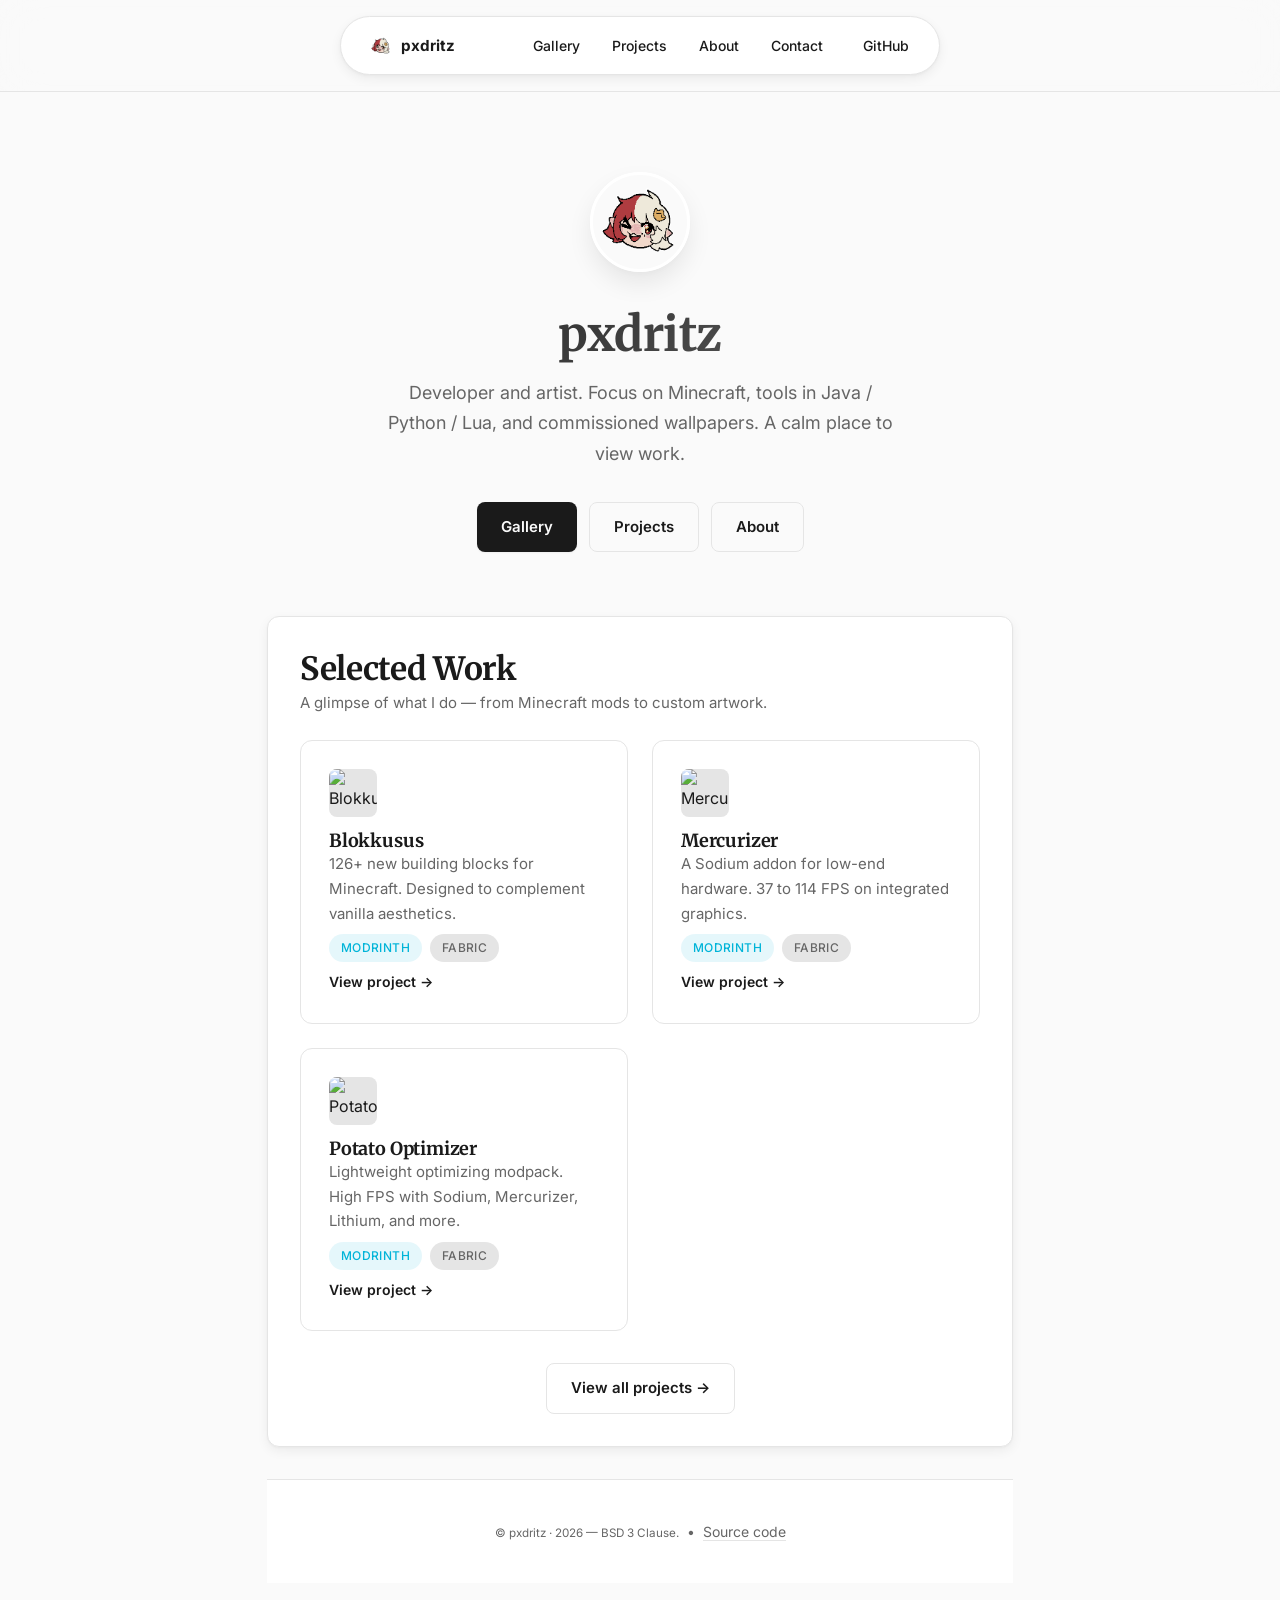
==== index.html @ 80a23ae3 "refactor(index): remove gallery preview section Remove the gallery preview section from the main lan" ====
<!DOCTYPE html>
<html lang="en">
<head>
  <meta charset="utf-8" />
  <meta name="viewport" content="width=device-width,initial-scale=1" />
  <title>pxdritz</title>
  <meta name="description" content="A calm portfolio by pxdritz — development, art, and commissions. A quiet place to explore work." />

  <link rel="preconnect" href="https://fonts.googleapis.com">
  <link rel="preconnect" href="https://fonts.gstatic.com" crossorigin>
  <link href="https://fonts.googleapis.com/css2?family=Inter:wght@300;400;500;600;700&family=Merriweather:wght@300;700&display=swap" rel="stylesheet">

  <link rel="stylesheet" href="style.css">
  <link rel="icon" href="assets/oc-icon.png">
</head>
<body>
  <nav class="site-nav" aria-label="Main navigation">
    <div class="nav-inner">
      <div class="nav-island" role="navigation" aria-label="Navigation widget">
        <a class="nav-brand" href="/" aria-label="Home">
          <img src="assets/oc-icon.png" alt="pxdritz" width="28" height="28">
          <span>pxdritz</span>
        </a>

        <button id="nav-menu-btn" class="nav-menu-btn" aria-label="Toggle menu" aria-expanded="false">☰</button>

        <div id="nav-links" class="nav-links">
          <a href="gallery.html" class="nav-link">Gallery</a>
          <a href="projects.html" class="nav-link">Projects</a>
          <a href="about.html" class="nav-link">About</a>
          <a href="contact.html" class="nav-link">Contact</a>
          <a href="https://github.com/pxdritz" target="_blank" rel="noopener" class="nav-link nav-ghost">GitHub</a>
        </div>
      </div>
    </div>
  </nav>

  <header class="site-hero">
    <div class="hero-inner">
      <img class="avatar" src="assets/oc-icon.png" alt="pxdritz avatar">
      <div class="hero-text">
        <h1>pxdritz</h1>
        <p class="lead">Developer and artist. Focus on Minecraft, tools in Java / Python / Lua, and commissioned wallpapers. A calm place to view work.</p>
        <nav class="hero-cta">
          <a href="gallery.html" class="btn">Gallery</a>
          <a href="projects.html" class="btn btn-ghost">Projects</a>
          <a href="about.html" class="btn btn-ghost">About</a>
        </nav>
      </div>
    </div>
  </header>

  <main class="container">
    <section id="work" class="card animate-in">
      <h2>Selected Work</h2>
      <p class="muted">A glimpse of what I do — from Minecraft mods to custom artwork.</p>
      <div class="projects">
        <article class="project">
          <img class="project-icon" src="https://cdn.modrinth.com/data/zLOxi2dV/8156284569e35a77d98e6a0730579df2ca175868_96.webp" alt="Blokkusus" loading="lazy">
          <div>
            <h3>Blokkusus</h3>
            <p>126+ new building blocks for Minecraft. Designed to complement vanilla aesthetics.</p>
            <div class="project-meta">
              <span class="tag modrinth">Modrinth</span>
              <span class="tag">Fabric</span>
            </div>
            <a href="https://modrinth.com/project/blokkusus" target="_blank" rel="noopener" class="link">View project →</a>
          </div>
        </article>

        <article class="project">
          <img class="project-icon" src="https://cdn.modrinth.com/data/mUSAnHRV/e5a283057d3b1573f722cad5fb34f15f42134d96_96.webp" alt="Mercurizer" loading="lazy">
          <div>
            <h3>Mercurizer</h3>
            <p>A Sodium addon for low-end hardware. 37 to 114 FPS on integrated graphics.</p>
            <div class="project-meta">
              <span class="tag modrinth">Modrinth</span>
              <span class="tag">Fabric</span>
            </div>
            <a href="https://modrinth.com/project/mercurizer" target="_blank" rel="noopener" class="link">View project →</a>
          </div>
        </article>

        <article class="project">
          <img class="project-icon" src="https://cdn.modrinth.com/data/sSJDIG90/ddd4d49b3a52c8bad5851b72a4504c295f4da8de_96.webp" alt="Potato Optimizer" loading="lazy">
          <div>
            <h3>Potato Optimizer</h3>
            <p>Lightweight optimizing modpack. High FPS with Sodium, Mercurizer, Lithium, and more.</p>
            <div class="project-meta">
              <span class="tag modrinth">Modrinth</span>
              <span class="tag">Fabric</span>
            </div>
            <a href="https://modrinth.com/modpack/potatooptimizer" target="_blank" rel="noopener" class="link">View project →</a>
          </div>
        </article>
      </div>
      <div style="margin-top: 2rem; text-align: center;">
        <a href="projects.html" class="btn btn-ghost">View all projects →</a>
      </div>
    </section>

  <!-- Lightbox -->
  <div id="lightbox" class="lightbox" aria-hidden="true">
    <button id="lightbox-close" class="lightbox-close" aria-label="Close">✕</button>
    <img id="lightbox-img" class="lightbox-img" src="" alt="Enlarged image">
  </div>

  <script src="main.js"></script>

  <footer class="site-footer" role="contentinfo">
    <div>
      <small>© pxdritz · 2026 — BSD 3 Clause.</small>
      <span aria-hidden="true"> &nbsp;•&nbsp; </span>
      <a href="https://github.com/pxdritz/pxdritz.github.io" target="_blank" rel="noopener">Source code</a>
    </div>
  </footer>
</body>
</html>
---- style.css ----
:root {
  --text: #1a1a1a;
  --text-secondary: #666;
  --bg: #fafafa;
  --bg-elevated: #ffffff;
  --border: #e5e5e5;
  --accent: #3b82f6;
  --accent-hover: #2563eb;
  --radius: 12px;
  --radius-sm: 8px;
  --shadow: 0 1px 3px rgba(0,0,0,0.04), 0 4px 12px rgba(0,0,0,0.06);
  --shadow-lg: 0 4px 6px rgba(0,0,0,0.02), 0 12px 24px rgba(0,0,0,0.08);
  --transition: 0.2s cubic-bezier(0.4, 0, 0.2, 1);
}

@media (prefers-color-scheme: dark) {
  :root {
    --text: #f0f0f0;
    --text-secondary: #a0a0a0;
    --bg: #0a0a0a;
    --bg-elevated: #141414;
    --border: #2a2a2a;
    --accent: #60a5fa;
    --accent-hover: #3b82f6;
    --shadow: 0 1px 3px rgba(0,0,0,0.2), 0 4px 12px rgba(0,0,0,0.3);
    --shadow-lg: 0 4px 6px rgba(0,0,0,0.2), 0 12px 24px rgba(0,0,0,0.4);
  }
}

* {
  margin: 0;
  padding: 0;
  box-sizing: border-box;
}

html {
  scroll-behavior: smooth;
  -webkit-font-smoothing: antialiased;
  -moz-osx-font-smoothing: grayscale;
}

body {
  font-family: 'Inter', -apple-system, BlinkMacSystemFont, 'Segoe UI', sans-serif;
  background-color: var(--bg);
  color: var(--text);
  line-height: 1.65;
  transition: background-color 0.3s ease, color 0.3s ease;
  min-height: 100vh;
  display: flex;
  flex-direction: column;
}

/* Scrollbar */
::-webkit-scrollbar {
  width: 8px;
}
::-webkit-scrollbar-track {
  background: transparent;
}
::-webkit-scrollbar-thumb {
  background: var(--border);
  border-radius: 4px;
}
::-webkit-scrollbar-thumb:hover {
  background: var(--text-secondary);
}

/* Typography */
h1, h2, h3, h4 {
  font-family: 'Merriweather', Georgia, serif;
  font-weight: 700;
  line-height: 1.3;
  letter-spacing: -0.01em;
}

h1 { font-size: clamp(2rem, 5vw, 3rem); }
h2 { font-size: clamp(1.5rem, 3vw, 2rem); }
h3 { font-size: 1.25rem; }

p {
  margin-bottom: 1rem;
  color: var(--text-secondary);
}

a {
  color: var(--text);
  text-decoration: none;
  transition: color var(--transition);
}

a:hover {
  color: var(--accent);
}

/* Navigation */
.site-nav {
  position: sticky;
  top: 0;
  z-index: 1000;
  background: rgba(250, 250, 250, 0.7);
  backdrop-filter: blur(20px) saturate(180%);
  -webkit-backdrop-filter: blur(20px) saturate(180%);
  border-bottom: 1px solid var(--border);
  padding: 1rem 0;
  transition: background-color 0.3s ease, border-color 0.3s ease;
}

@media (prefers-color-scheme: dark) {
  .site-nav {
    background: rgba(10, 10, 10, 0.7);
  }
}

.nav-inner {
  display: flex;
  justify-content: center;
  width: 100%;
}

.nav-island {
  display: flex;
  align-items: center;
  gap: 0.25rem;
  background: var(--bg-elevated);
  border: 1px solid var(--border);
  border-radius: 50px;
  padding: 0.5rem 1rem;
  max-width: 600px;
  width: 100%;
  box-shadow: var(--shadow);
  transition: box-shadow var(--transition), border-color var(--transition);
}

.nav-brand {
  display: flex;
  align-items: center;
  gap: 0.5rem;
  font-weight: 700;
  font-size: 0.95rem;
  color: var(--text);
  padding: 0.5rem 0.75rem;
  border-radius: 50px;
  transition: background-color var(--transition);
}

.nav-brand:hover {
  background: var(--border);
  color: var(--text);
}

.nav-brand img {
  width: 24px;
  height: 24px;
  border-radius: 6px;
}

.nav-links {
  display: flex;
  align-items: center;
  gap: 0.25rem;
  margin-left: auto;
}

.nav-link {
  font-size: 0.875rem;
  font-weight: 500;
  padding: 0.5rem 0.875rem;
  border-radius: 50px;
  transition: background-color var(--transition), color var(--transition);
  position: relative;
}

.nav-link:hover {
  background: var(--border);
  color: var(--text);
}

.nav-link.active {
  background: var(--text);
  color: var(--bg);
}

.nav-ghost {
  margin-left: 0.5rem;
}

.nav-menu-btn {
  display: none;
  background: none;
  border: none;
  color: var(--text);
  font-size: 1.5rem;
  cursor: pointer;
  padding: 0.25rem;
  line-height: 1;
}

/* Hero */
.site-hero {
  padding: 5rem 1rem 4rem;
  text-align: center;
  position: relative;
  overflow: hidden;
}

.hero-inner {
  max-width: 680px;
  margin: 0 auto;
  position: relative;
  z-index: 1;
}

.avatar {
  width: 100px;
  height: 100px;
  border-radius: 50%;
  margin-bottom: 1.5rem;
  border: 3px solid var(--bg-elevated);
  box-shadow: var(--shadow-lg);
  transition: transform var(--transition), box-shadow var(--transition);
}

.avatar:hover {
  transform: scale(1.05);
  box-shadow: 0 8px 24px rgba(0,0,0,0.12);
}

.hero-text h1 {
  font-size: clamp(2rem, 5vw, 3rem);
  margin-bottom: 0.75rem;
  background: linear-gradient(135deg, var(--text), var(--text-secondary));
  -webkit-background-clip: text;
  -webkit-text-fill-color: transparent;
  background-clip: text;
}

.lead {
  font-size: 1.125rem;
  color: var(--text-secondary);
  margin-bottom: 2rem;
  line-height: 1.7;
  max-width: 520px;
  margin-left: auto;
  margin-right: auto;
}

.hero-cta {
  display: flex;
  gap: 0.75rem;
  justify-content: center;
  flex-wrap: wrap;
}

/* Buttons */
.btn {
  display: inline-flex;
  align-items: center;
  justify-content: center;
  gap: 0.5rem;
  padding: 0.75rem 1.5rem;
  background: var(--text);
  color: var(--bg);
  border: none;
  border-radius: var(--radius-sm);
  cursor: pointer;
  font-weight: 600;
  font-size: 0.9375rem;
  transition: all var(--transition);
  box-shadow: 0 1px 2px rgba(0,0,0,0.05);
}

.btn:hover {
  transform: translateY(-1px);
  box-shadow: var(--shadow-lg);
  color: var(--bg);
}

.btn-ghost {
  background: transparent;
  color: var(--text);
  border: 1px solid var(--border);
  box-shadow: none;
}

.btn-ghost:hover {
  background: var(--bg-elevated);
  border-color: var(--text);
  box-shadow: var(--shadow);
}

/* Container */
.container {
  max-width: 960px;
  margin: 0 auto;
  padding: 0 1.5rem 3rem;
  flex: 1;
}

/* Cards */
.card {
  background: var(--bg-elevated);
  border: 1px solid var(--border);
  border-radius: var(--radius);
  padding: 2rem;
  margin-bottom: 2rem;
  box-shadow: var(--shadow);
  transition: box-shadow var(--transition), border-color var(--transition);
}

.card:hover {
  box-shadow: var(--shadow-lg);
}

.card-header {
  display: flex;
  align-items: center;
  justify-content: space-between;
  margin-bottom: 1.5rem;
}

.card h2 {
  margin-bottom: 0;
}

/* Gallery */
.gallery {
  display: grid;
  grid-template-columns: repeat(auto-fill, minmax(220px, 1fr));
  gap: 1.5rem;
  margin-top: 1.5rem;
}

.frame {
  position: relative;
  aspect-ratio: 9/16;
  border: none;
  border-radius: var(--radius-sm);
  overflow: hidden;
  cursor: pointer;
  background: var(--border);
  transition: transform var(--transition), box-shadow var(--transition);
  padding: 0;
  width: 100%;
}

.frame:hover {
  transform: translateY(-4px) scale(1.01);
  box-shadow: var(--shadow-lg);
}

.frame img {
  width: 100%;
  height: 100%;
  object-fit: cover;
  display: block;
  transition: transform 0.4s ease;
}

.frame:hover img {
  transform: scale(1.05);
}

.caption {
  position: absolute;
  bottom: 0;
  left: 0;
  right: 0;
  background: linear-gradient(to top, rgba(0,0,0,0.75), transparent);
  color: white;
  padding: 2rem 1rem 1rem;
  font-size: 0.875rem;
  font-weight: 600;
  opacity: 0;
  transform: translateY(0.5rem);
  transition: opacity var(--transition), transform var(--transition);
}

.frame:hover .caption {
  opacity: 1;
  transform: translateY(0);
}

/* Lightbox */
.lightbox {
  position: fixed;
  inset: 0;
  background: rgba(0, 0, 0, 0);
  display: flex;
  align-items: center;
  justify-content: center;
  z-index: 2000;
  opacity: 0;
  pointer-events: none;
  transition: opacity 0.3s ease, background 0.3s ease;
  backdrop-filter: blur(0px);
}

.lightbox.open {
  background: rgba(0, 0, 0, 0.92);
  opacity: 1;
  pointer-events: auto;
  backdrop-filter: blur(8px);
}

.lightbox-img {
  max-width: 90vw;
  max-height: 85vh;
  object-fit: contain;
  border-radius: var(--radius-sm);
  transform: scale(0.95);
  transition: transform 0.3s ease;
}

.lightbox.open .lightbox-img {
  transform: scale(1);
}

.lightbox-close {
  position: absolute;
  top: 1.5rem;
  right: 1.5rem;
  background: rgba(255,255,255,0.1);
  border: 1px solid rgba(255,255,255,0.2);
  color: white;
  font-size: 1.5rem;
  cursor: pointer;
  width: 44px;
  height: 44px;
  border-radius: 50%;
  display: flex;
  align-items: center;
  justify-content: center;
  opacity: 0.8;
  transition: all var(--transition);
  backdrop-filter: blur(4px);
}

.lightbox-close:hover {
  opacity: 1;
  background: rgba(255,255,255,0.2);
  transform: rotate(90deg);
}

/* Projects */
.projects {
  display: grid;
  grid-template-columns: repeat(auto-fit, minmax(300px, 1fr));
  gap: 1.5rem;
  margin-top: 1.5rem;
}

.project {
  padding: 1.75rem;
  border: 1px solid var(--border);
  border-radius: var(--radius);
  background: var(--bg-elevated);
  transition: all var(--transition);
  display: flex;
  flex-direction: column;
  gap: 0.75rem;
}

.project:hover {
  transform: translateY(-2px);
  box-shadow: var(--shadow-lg);
  border-color: var(--text-secondary);
}

.project-icon {
  width: 48px;
  height: 48px;
  border-radius: var(--radius-sm);
  object-fit: cover;
  background: var(--border);
}

.project h3 {
  font-size: 1.125rem;
  margin-bottom: 0;
  display: flex;
  align-items: center;
  gap: 0.75rem;
}

.project p {
  font-size: 0.9375rem;
  margin-bottom: 0;
  flex: 1;
  display: -webkit-box;
  -webkit-line-clamp: 3;
  -webkit-box-orient: vertical;
  overflow: hidden;
}

.project-meta {
  display: flex;
  flex-wrap: wrap;
  gap: 0.5rem;
  margin-top: 0.5rem;
}

.tag {
  display: inline-flex;
  align-items: center;
  padding: 0.25rem 0.75rem;
  background: var(--border);
  border-radius: 50px;
  font-size: 0.75rem;
  font-weight: 500;
  color: var(--text-secondary);
  text-transform: uppercase;
  letter-spacing: 0.03em;
}

.tag.modrinth {
  background: rgba(0, 180, 216, 0.1);
  color: #00b4d8;
}

@media (prefers-color-scheme: dark) {
  .tag.modrinth {
    background: rgba(0, 180, 216, 0.15);
    color: #00d4ff;
  }
}

.link {
  display: inline-flex;
  align-items: center;
  gap: 0.25rem;
  font-weight: 600;
  font-size: 0.875rem;
  border-bottom: 1px solid transparent;
  transition: border-color var(--transition);
  align-self: flex-start;
  margin-top: 0.5rem;
}

.link:hover {
  border-bottom-color: var(--accent);
  color: var(--accent);
}

/* About */
.about-grid {
  display: grid;
  grid-template-columns: 160px 1fr;
  gap: 2.5rem;
  align-items: start;
}

.about-avatar img {
  width: 160px;
  height: 160px;
  border-radius: var(--radius);
  border: 1px solid var(--border);
  box-shadow: var(--shadow);
  transition: transform var(--transition);
}

.about-avatar img:hover {
  transform: scale(1.02);
}

.about-body p {
  margin-bottom: 1.25rem;
  line-height: 1.75;
}

.skills {
  display: flex;
  flex-wrap: wrap;
  gap: 0.75rem;
  margin-top: 1.5rem;
}

.skill-tag {
  padding: 0.625rem 1rem;
  background: var(--bg-elevated);
  border: 1px solid var(--border);
  border-radius: var(--radius-sm);
  font-size: 0.875rem;
  font-weight: 500;
  transition: all var(--transition);
  box-shadow: var(--shadow);
}

.skill-tag:hover {
  border-color: var(--accent);
  transform: translateY(-1px);
  box-shadow: var(--shadow-lg);
}

/* Contact */
.contact-grid {
  display: grid;
  grid-template-columns: repeat(auto-fit, minmax(250px, 1fr));
  gap: 1.5rem;
  margin-top: 1.5rem;
}

.contact-card {
  padding: 1.5rem;
  border: 1px solid var(--border);
  border-radius: var(--radius);
  background: var(--bg-elevated);
  transition: all var(--transition);
  display: flex;
  align-items: center;
  gap: 1rem;
}

.contact-card:hover {
  transform: translateY(-2px);
  box-shadow: var(--shadow-lg);
  border-color: var(--text-secondary);
}

.contact-icon {
  width: 40px;
  height: 40px;
  border-radius: 50%;
  background: var(--border);
  display: flex;
  align-items: center;
  justify-content: center;
  font-size: 1.25rem;
  flex-shrink: 0;
}

.contact-info strong {
  display: block;
  font-size: 0.875rem;
  margin-bottom: 0.25rem;
}

.contact-info a, .contact-info span {
  font-size: 0.9375rem;
  color: var(--text-secondary);
}

/* Footer */
.site-footer {
  text-align: center;
  padding: 2.5rem 1rem;
  color: var(--text-secondary);
  font-size: 0.875rem;
  border-top: 1px solid var(--border);
  margin-top: auto;
  background: var(--bg-elevated);
}

.site-footer a {
  color: var(--text-secondary);
  border-bottom: 1px solid var(--border);
  transition: all var(--transition);
}

.site-footer a:hover {
  color: var(--accent);
  border-bottom-color: var(--accent);
}

/* Loading skeleton */
.skeleton {
  background: linear-gradient(90deg, var(--border) 25%, transparent 50%, var(--border) 75%);
  background-size: 200% 100%;
  animation: shimmer 1.5s infinite;
  border-radius: var(--radius-sm);
}

@keyframes shimmer {
  0% { background-position: 200% 0; }
  100% { background-position: -200% 0; }
}

/* Utility */
.muted {
  color: var(--text-secondary);
  font-size: 0.9375rem;
}

.text-center {
  text-align: center;
}

.mb-0 { margin-bottom: 0; }

/* Mobile menu */
@media (max-width: 768px) {
  .nav-links {
    display: none;
    position: absolute;
    top: 100%;
    left: 0;
    right: 0;
    background: var(--bg-elevated);
    border-bottom: 1px solid var(--border);
    padding: 1rem;
    flex-direction: column;
    gap: 0.5rem;
    border-radius: 0 0 var(--radius) var(--radius);
    box-shadow: var(--shadow-lg);
  }

  .nav-links.open {
    display: flex;
  }

  .nav-link {
    width: 100%;
    text-align: center;
    padding: 0.75rem;
  }

  .nav-menu-btn {
    display: block;
  }

  .nav-ghost {
    margin-left: 0;
  }

  .about-grid {
    grid-template-columns: 1fr;
    text-align: center;
  }

  .about-avatar {
    display: flex;
    justify-content: center;
  }

  .skills {
    justify-content: center;
  }

  .gallery {
    grid-template-columns: repeat(auto-fill, minmax(160px, 1fr));
    gap: 1rem;
  }

  .projects {
    grid-template-columns: 1fr;
  }

  .site-hero {
    padding: 3rem 1rem 2.5rem;
  }

  .container {
    padding: 0 1rem 2rem;
  }

  .card {
    padding: 1.5rem;
  }
}

/* Animations */
@keyframes fadeIn {
  from { opacity: 0; transform: translateY(10px); }
  to { opacity: 1; transform: translateY(0); }
}

.animate-in {
  animation: fadeIn 0.5s ease forwards;
}

/* Modrinth specific */
.modrinth-card {
  position: relative;
  overflow: hidden;
}

.modrinth-card::before {
  content: '';
  position: absolute;
  top: 0;
  left: 0;
  right: 0;
  height: 4px;
  background: linear-gradient(90deg, #00b4d8, #0077b6);
  opacity: 0;
  transition: opacity var(--transition);
}

.modrinth-card:hover::before {
  opacity: 1;
}

/* Section spacing */
section {
  scroll-margin-top: 5rem;
}

/* Focus states for accessibility */
a:focus-visible,
button:focus-visible {
  outline: 2px solid var(--accent);
  outline-offset: 2px;
}

/* Print styles */
@media print {
  .site-nav,
  .site-footer,
  .lightbox,
  .nav-menu-btn {
    display: none;
  }

  body {
    background: white;
    color: black;
  }

  .card {
    box-shadow: none;
    border: 1px solid #ddd;
    break-inside: avoid;
  }
}
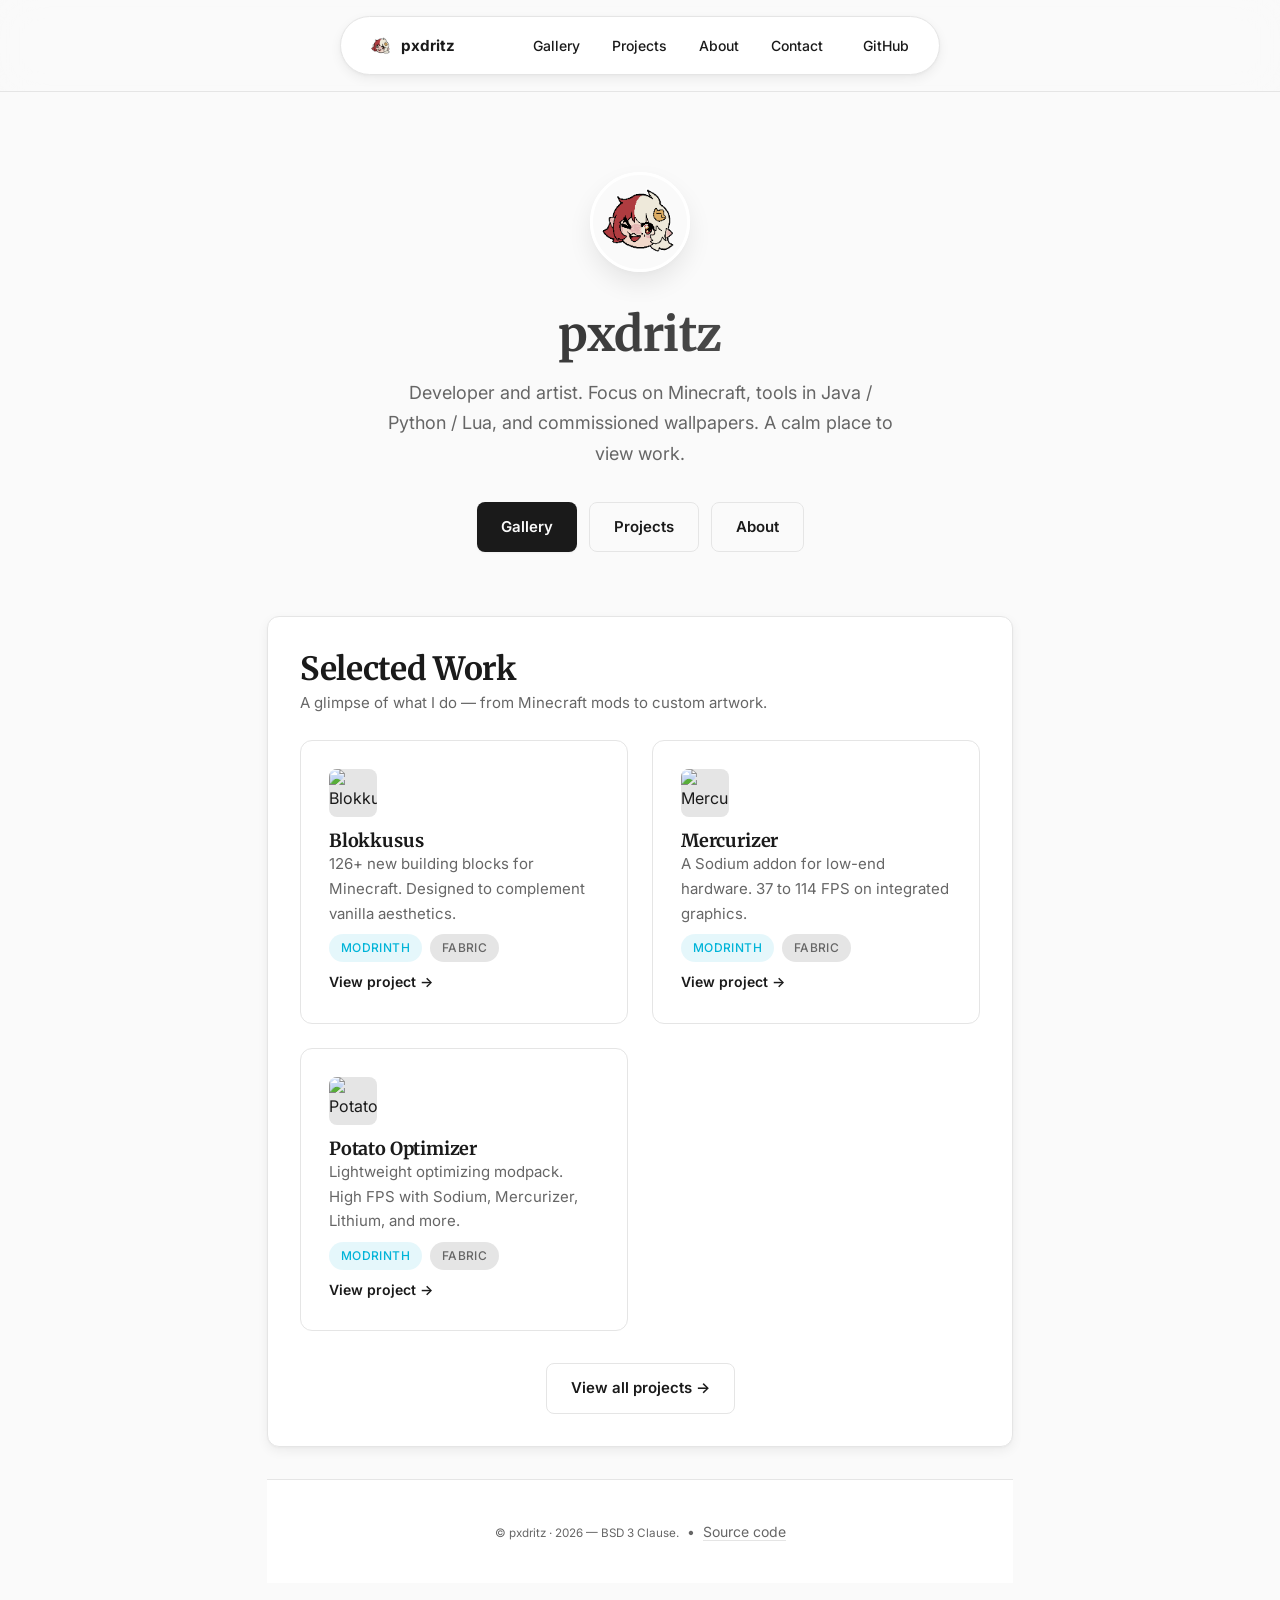
==== commit 5c779fed: "chore(index): cleanup temporary assets and update metadata Remove temporary wallpaper files from the" ====
--- a/index.html
+++ b/index.html
@@ -4,7 +4,7 @@
   <meta charset="utf-8" />
   <meta name="viewport" content="width=device-width,initial-scale=1" />
   <title>pxdritz</title>
-  <meta name="description" content="A calm portfolio by pxdritz — development, art, and commissions. A quiet place to explore work." />
+  <meta name="description" content="Developer and artist. Focus on Minecraft, tools in Java / Python / Lua, and commissioned wallpapers. A calm place to view work." />
 
   <link rel="preconnect" href="https://fonts.googleapis.com">
   <link rel="preconnect" href="https://fonts.gstatic.com" crossorigin>
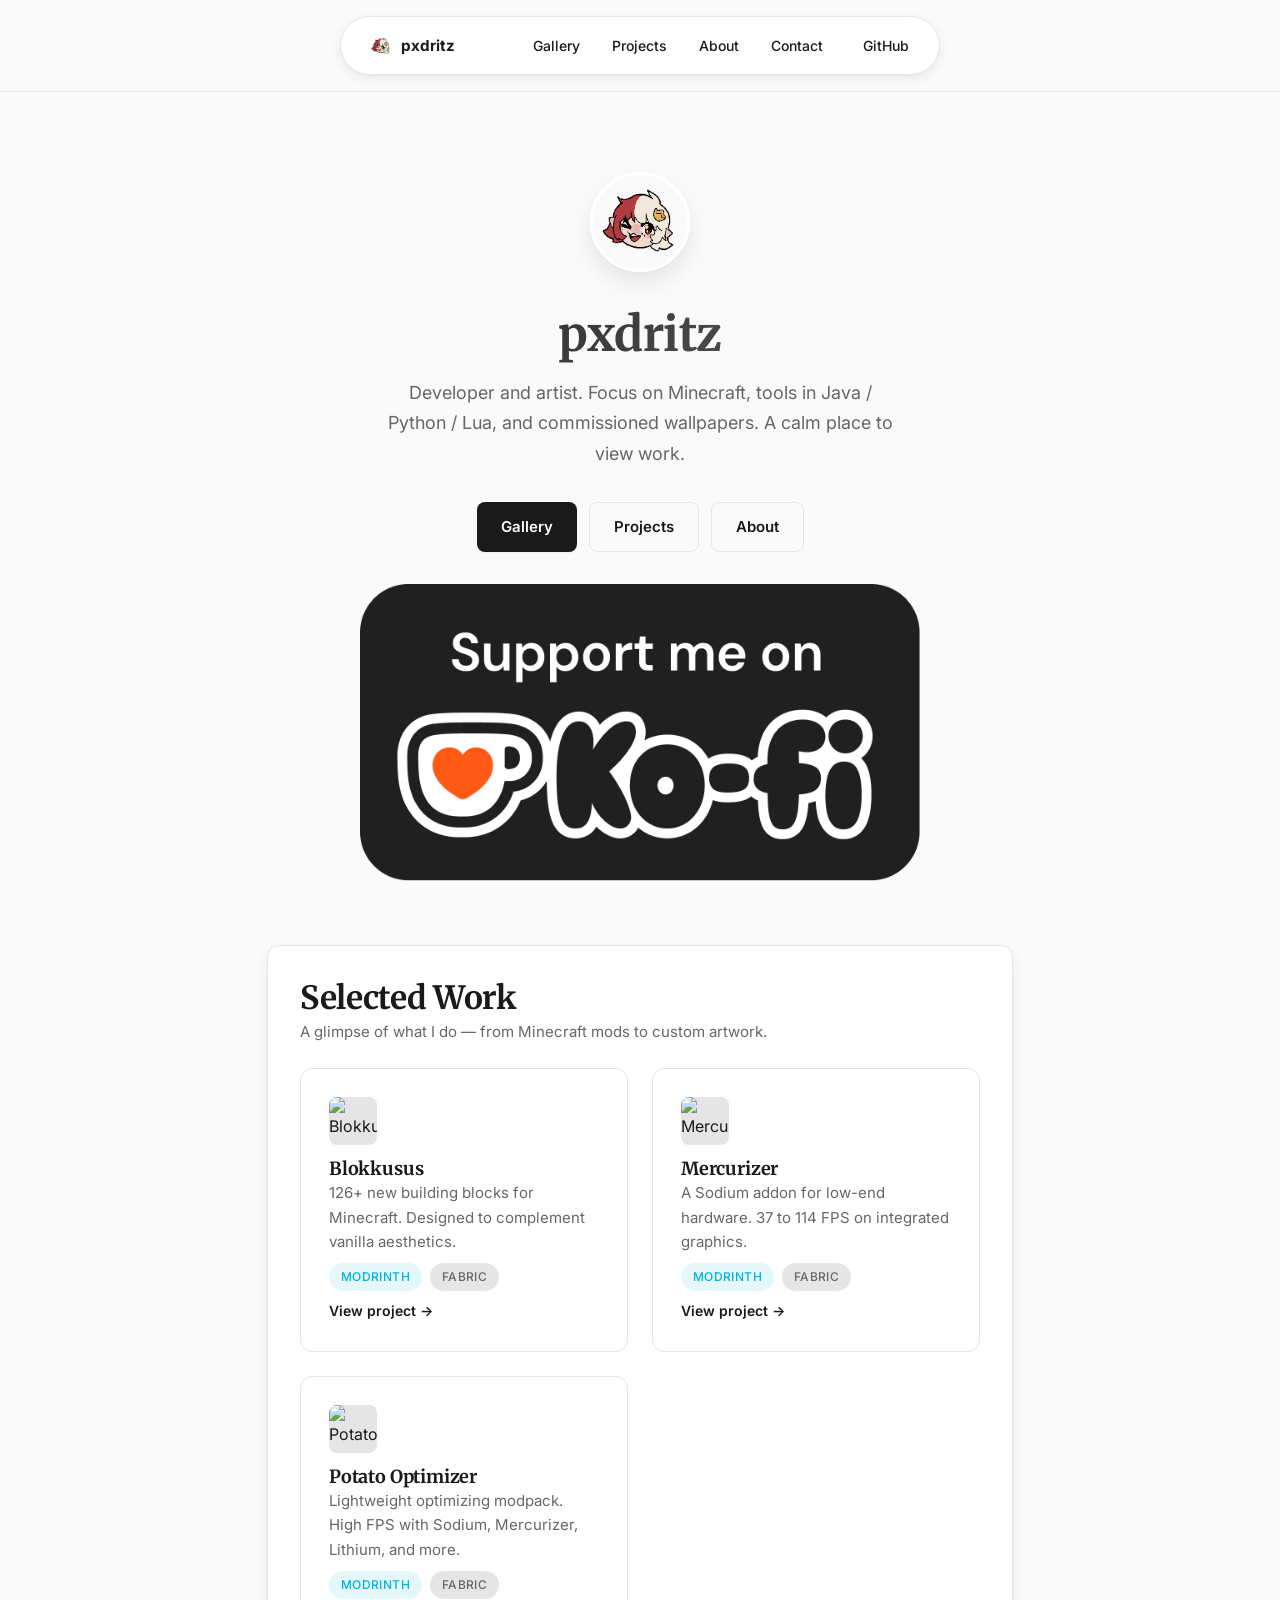
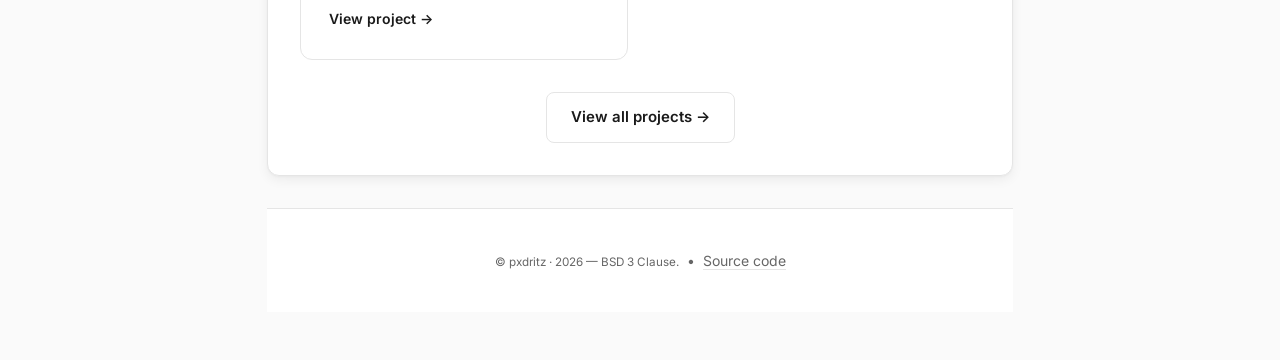
==== commit 67749cea: "Refactor code structure for improved readability and maintainability" ====
--- a/index.html
+++ b/index.html
@@ -47,6 +47,9 @@
           <a href="about.html" class="btn btn-ghost">About</a>
         </nav>
       </div>
+      <a class="support-banner" href="https://ko-fi.com/pxdritz1" target="_blank" rel="noopener" aria-label="Support pxdritz on Ko-fi">
+        <img src="assets/image.png" alt="Support me on Ko-fi">
+      </a>
     </div>
   </header>
 
@@ -99,7 +102,7 @@
       </div>
     </section>
 
-  <!-- Lightbox -->
+  
   <div id="lightbox" class="lightbox" aria-hidden="true">
     <button id="lightbox-close" class="lightbox-close" aria-label="Close">✕</button>
     <img id="lightbox-img" class="lightbox-img" src="" alt="Enlarged image">
--- a/style.css
+++ b/style.css
@@ -50,7 +50,7 @@
   flex-direction: column;
 }
 
-/* Scrollbar */
+
 ::-webkit-scrollbar {
   width: 8px;
 }
@@ -65,7 +65,7 @@
   background: var(--text-secondary);
 }
 
-/* Typography */
+
 h1, h2, h3, h4 {
   font-family: 'Merriweather', Georgia, serif;
   font-weight: 700;
@@ -92,7 +92,7 @@
   color: var(--accent);
 }
 
-/* Navigation */
+
 .site-nav {
   position: sticky;
   top: 0;
@@ -195,7 +195,7 @@
   line-height: 1;
 }
 
-/* Hero */
+
 .site-hero {
   padding: 5rem 1rem 4rem;
   text-align: center;
@@ -208,6 +208,26 @@
   margin: 0 auto;
   position: relative;
   z-index: 1;
+}
+
+.support-banner {
+  display: block;
+  width: min(100%, 560px);
+  margin: 2rem auto 0;
+  border-radius: var(--radius);
+  overflow: hidden;
+  transition: transform var(--transition), box-shadow var(--transition);
+}
+
+.support-banner:hover {
+  transform: translateY(-2px);
+  box-shadow: var(--shadow-lg);
+}
+
+.support-banner img {
+  display: block;
+  width: 100%;
+  height: auto;
 }
 
 .avatar {
@@ -251,7 +271,7 @@
   flex-wrap: wrap;
 }
 
-/* Buttons */
+
 .btn {
   display: inline-flex;
   align-items: center;
@@ -288,7 +308,7 @@
   box-shadow: var(--shadow);
 }
 
-/* Container */
+
 .container {
   max-width: 960px;
   margin: 0 auto;
@@ -296,7 +316,7 @@
   flex: 1;
 }
 
-/* Cards */
+
 .card {
   background: var(--bg-elevated);
   border: 1px solid var(--border);
@@ -322,7 +342,7 @@
   margin-bottom: 0;
 }
 
-/* Gallery */
+
 .gallery {
   display: grid;
   grid-template-columns: repeat(auto-fill, minmax(220px, 1fr));
@@ -380,7 +400,7 @@
   transform: translateY(0);
 }
 
-/* Lightbox */
+
 .lightbox {
   position: fixed;
   inset: 0;
@@ -441,7 +461,7 @@
   transform: rotate(90deg);
 }
 
-/* Projects */
+
 .projects {
   display: grid;
   grid-template-columns: repeat(auto-fit, minmax(300px, 1fr));
@@ -541,7 +561,7 @@
   color: var(--accent);
 }
 
-/* About */
+
 .about-grid {
   display: grid;
   grid-template-columns: 160px 1fr;
@@ -591,7 +611,7 @@
   box-shadow: var(--shadow-lg);
 }
 
-/* Contact */
+
 .contact-grid {
   display: grid;
   grid-template-columns: repeat(auto-fit, minmax(250px, 1fr));
@@ -639,7 +659,7 @@
   color: var(--text-secondary);
 }
 
-/* Footer */
+
 .site-footer {
   text-align: center;
   padding: 2.5rem 1rem;
@@ -661,7 +681,7 @@
   border-bottom-color: var(--accent);
 }
 
-/* Loading skeleton */
+
 .skeleton {
   background: linear-gradient(90deg, var(--border) 25%, transparent 50%, var(--border) 75%);
   background-size: 200% 100%;
@@ -674,7 +694,7 @@
   100% { background-position: -200% 0; }
 }
 
-/* Utility */
+
 .muted {
   color: var(--text-secondary);
   font-size: 0.9375rem;
@@ -686,7 +706,7 @@
 
 .mb-0 { margin-bottom: 0; }
 
-/* Mobile menu */
+
 @media (max-width: 768px) {
   .nav-links {
     display: none;
@@ -757,7 +777,7 @@
   }
 }
 
-/* Animations */
+
 @keyframes fadeIn {
   from { opacity: 0; transform: translateY(10px); }
   to { opacity: 1; transform: translateY(0); }
@@ -767,7 +787,7 @@
   animation: fadeIn 0.5s ease forwards;
 }
 
-/* Modrinth specific */
+
 .modrinth-card {
   position: relative;
   overflow: hidden;
@@ -789,19 +809,19 @@
   opacity: 1;
 }
 
-/* Section spacing */
+
 section {
   scroll-margin-top: 5rem;
 }
 
-/* Focus states for accessibility */
+
 a:focus-visible,
 button:focus-visible {
   outline: 2px solid var(--accent);
   outline-offset: 2px;
 }
 
-/* Print styles */
+
 @media print {
   .site-nav,
   .site-footer,
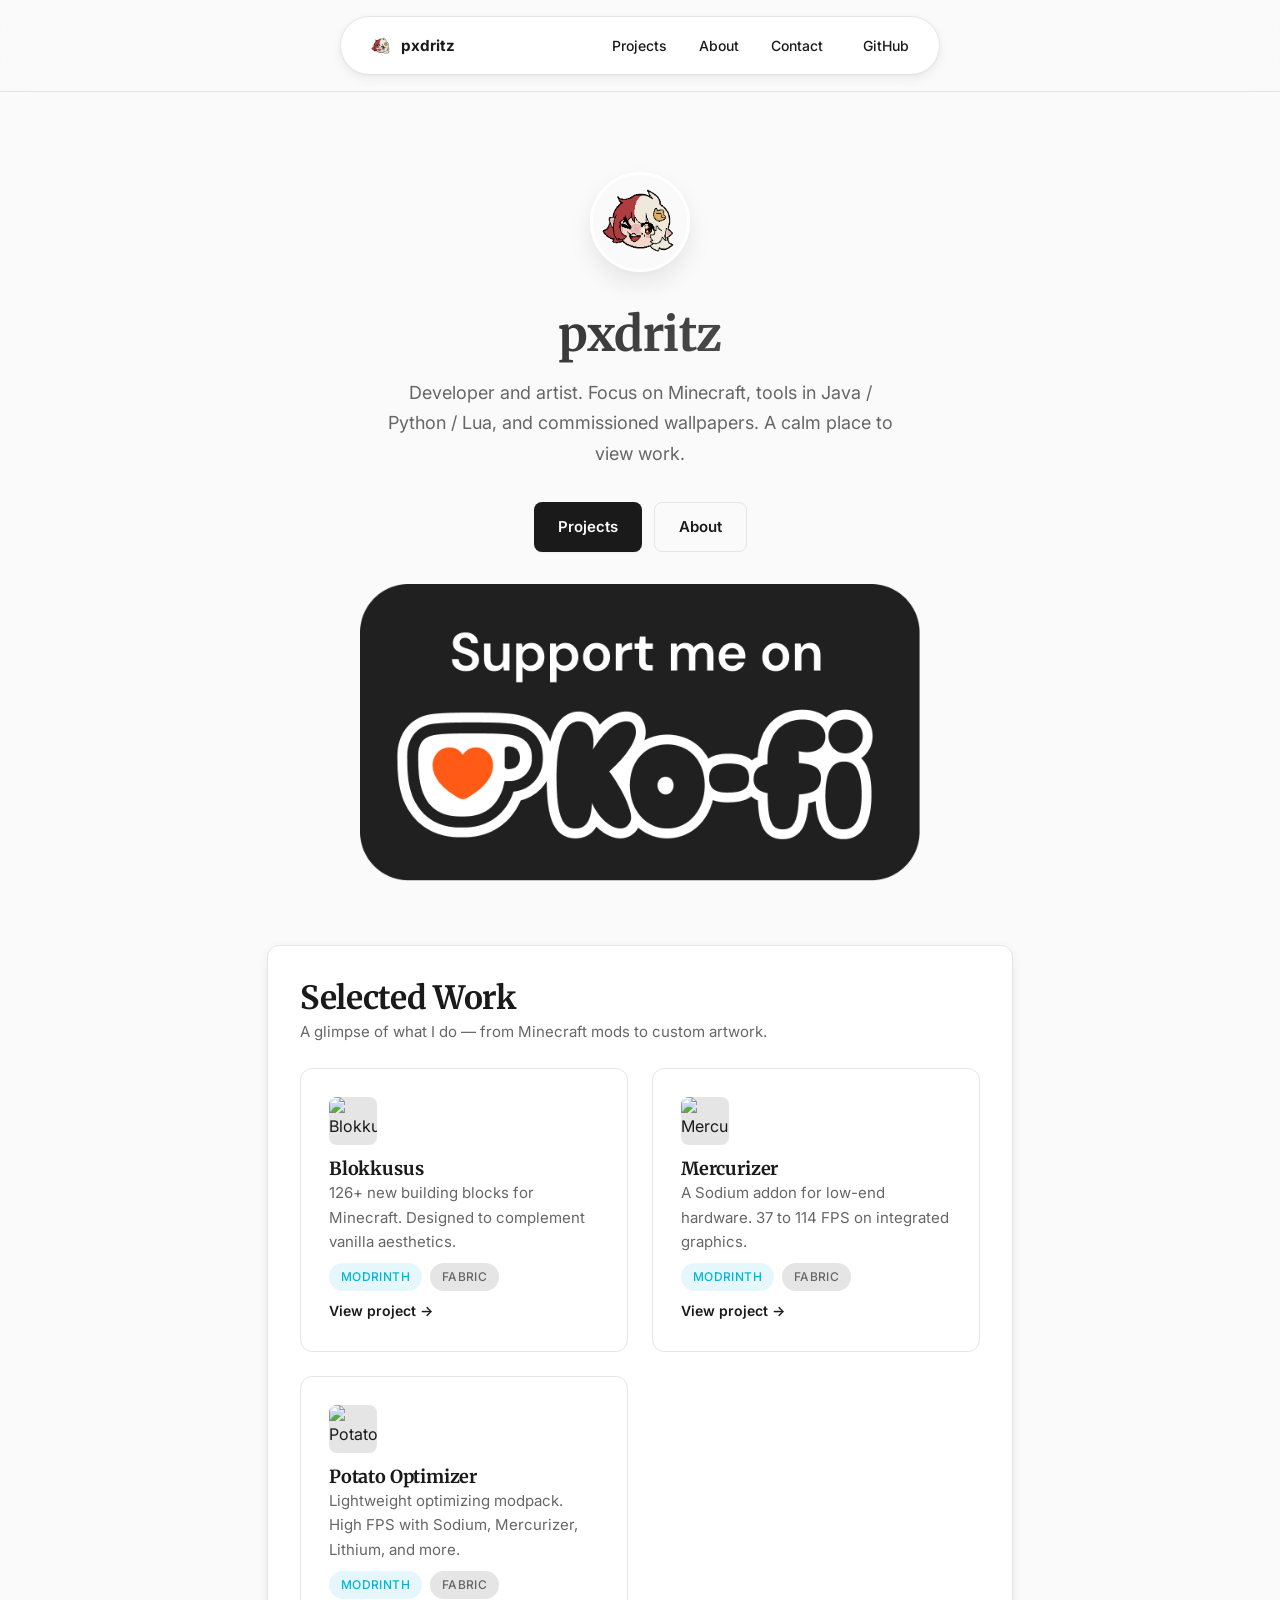
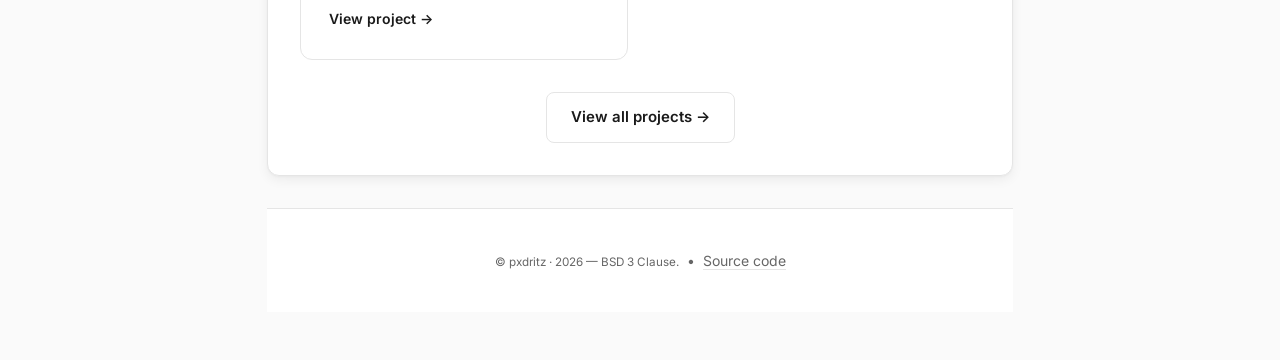
==== commit 72132380: "Remove gallery page - delete gallery.html and remove gallery link from navigation" ====
--- a/index.html
+++ b/index.html
@@ -25,7 +25,6 @@
         <button id="nav-menu-btn" class="nav-menu-btn" aria-label="Toggle menu" aria-expanded="false">☰</button>
 
         <div id="nav-links" class="nav-links">
-          <a href="gallery.html" class="nav-link">Gallery</a>
           <a href="projects.html" class="nav-link">Projects</a>
           <a href="about.html" class="nav-link">About</a>
           <a href="contact.html" class="nav-link">Contact</a>
@@ -42,8 +41,7 @@
         <h1>pxdritz</h1>
         <p class="lead">Developer and artist. Focus on Minecraft, tools in Java / Python / Lua, and commissioned wallpapers. A calm place to view work.</p>
         <nav class="hero-cta">
-          <a href="gallery.html" class="btn">Gallery</a>
-          <a href="projects.html" class="btn btn-ghost">Projects</a>
+          <a href="projects.html" class="btn">Projects</a>
           <a href="about.html" class="btn btn-ghost">About</a>
         </nav>
       </div>
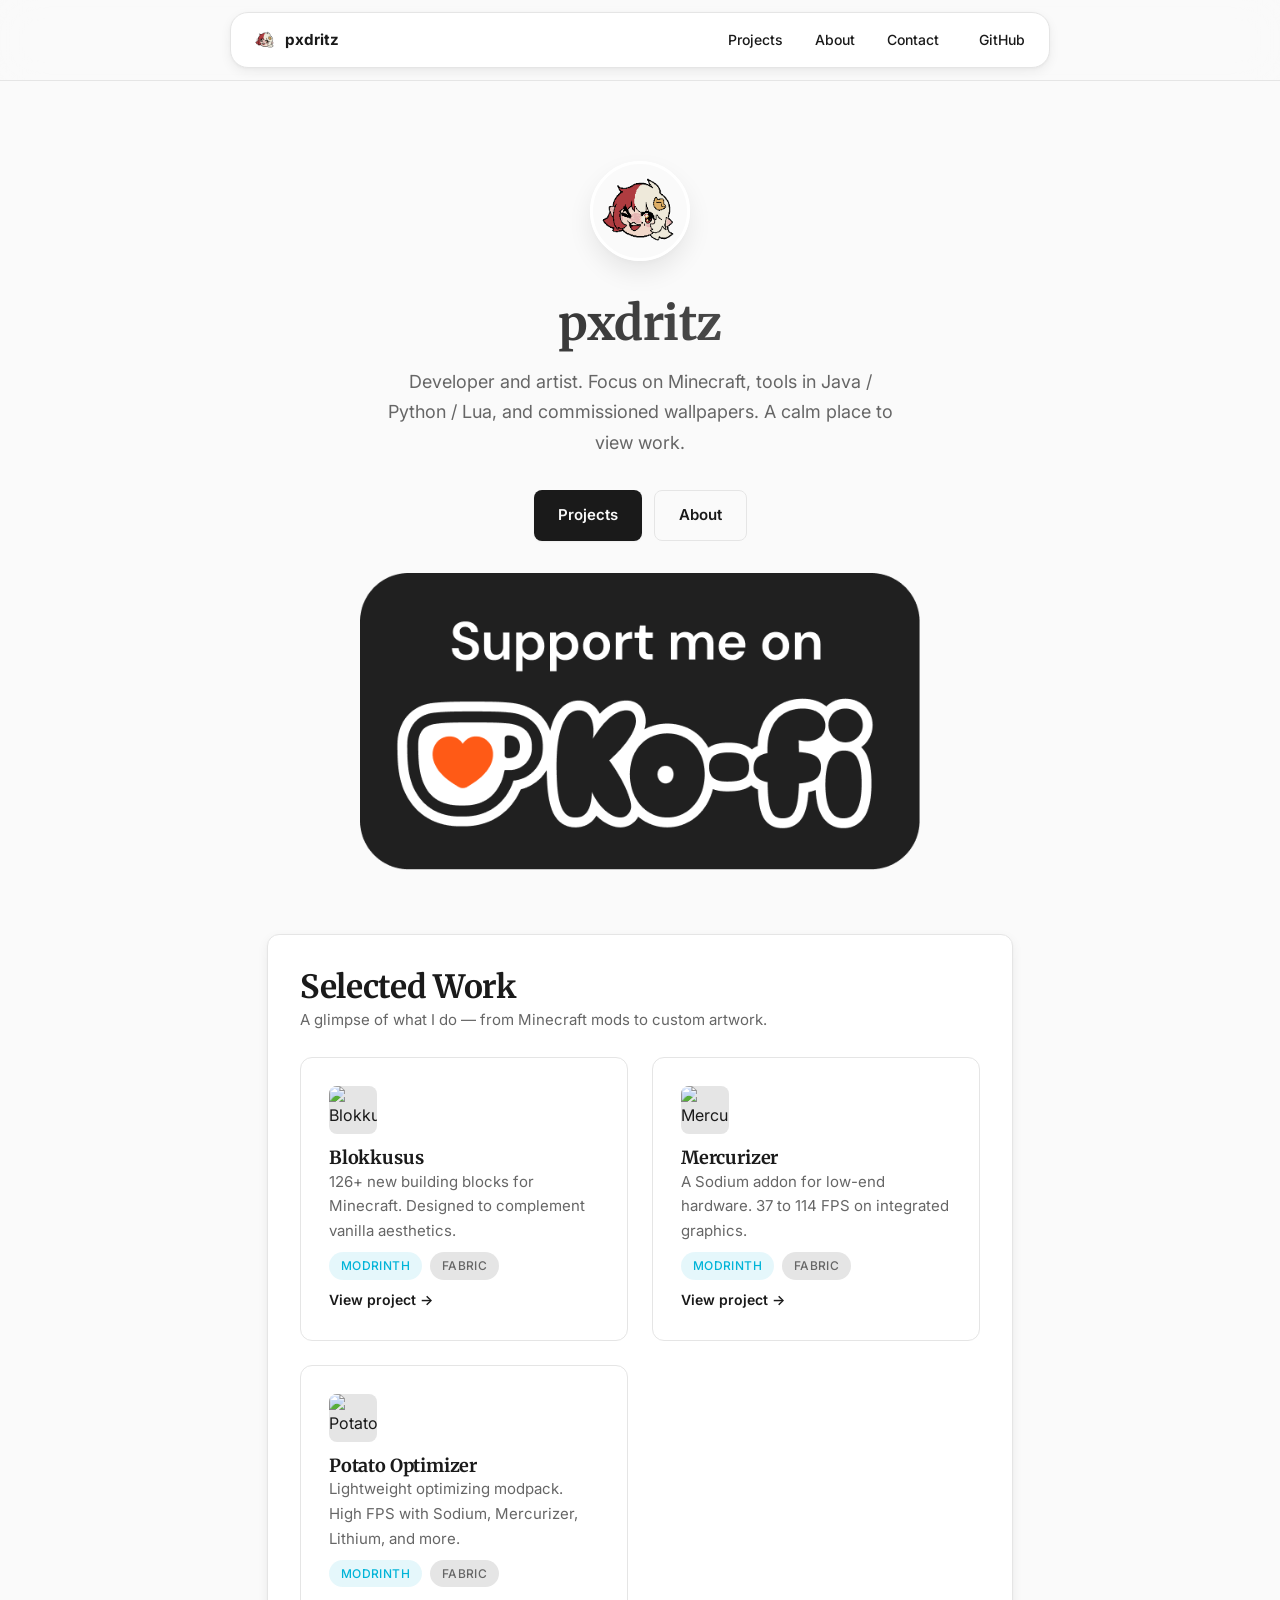
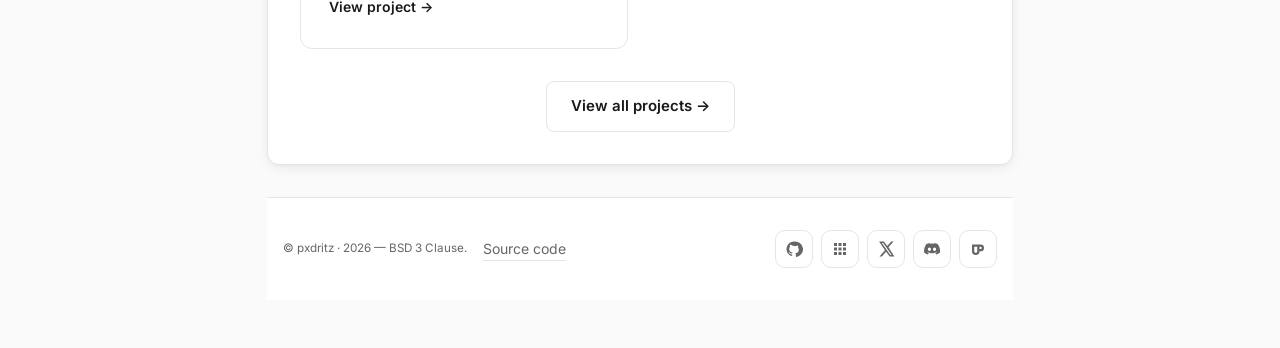
==== commit 552d90a4: "Refactor navigation and footer structure across multiple pages; remove gallery link from nav, update" ====
--- a/index.html
+++ b/index.html
@@ -109,10 +109,28 @@
   <script src="main.js"></script>
 
   <footer class="site-footer" role="contentinfo">
-    <div>
-      <small>© pxdritz · 2026 — BSD 3 Clause.</small>
-      <span aria-hidden="true"> &nbsp;•&nbsp; </span>
-      <a href="https://github.com/pxdritz/pxdritz.github.io" target="_blank" rel="noopener">Source code</a>
+    <div class="footer-inner">
+      <div class="footer-copy">
+        <small>© pxdritz · 2026 — BSD 3 Clause.</small>
+        <a href="https://github.com/pxdritz/pxdritz.github.io" target="_blank" rel="noopener">Source code</a>
+      </div>
+      <nav class="footer-socials" aria-label="Social links">
+        <a href="https://github.com/pxdritz" target="_blank" rel="noopener" aria-label="GitHub" title="GitHub">
+          <svg viewBox="0 0 24 24" aria-hidden="true"><path d="M12 2a10 10 0 0 0-3.16 19.49c.5.09.68-.22.68-.48v-1.7c-2.78.6-3.37-1.18-3.37-1.18-.46-1.17-1.11-1.48-1.11-1.48-.91-.63.07-.62.07-.62 1 .07 1.53 1.03 1.53 1.03.9 1.53 2.34 1.09 2.91.83.09-.65.35-1.09.63-1.34-2.22-.25-4.56-1.11-4.56-4.94 0-1.09.39-1.98 1.03-2.68-.1-.25-.45-1.27.1-2.64 0 0 .84-.27 2.75 1.02A9.6 9.6 0 0 1 12 7.97c.85 0 1.71.11 2.51.34 1.91-1.29 2.75-1.02 2.75-1.02.55 1.37.2 2.39.1 2.64.64.7 1.03 1.59 1.03 2.68 0 3.84-2.34 4.69-4.57 4.94.36.31.68.92.68 1.85v2.71c0 .26.18.57.69.47A10 10 0 0 0 12 2Z"/></svg>
+        </a>
+        <a href="https://modrinth.com/user/pxotitas" target="_blank" rel="noopener" aria-label="Modrinth" title="Modrinth">
+          <svg viewBox="0 0 24 24" aria-hidden="true"><path d="M4 4h4v4H4V4Zm6 0h4v4h-4V4Zm6 0h4v4h-4V4ZM4 10h4v4H4v-4Zm6 0h4v4h-4v-4Zm6 0h4v4h-4v-4ZM4 16h4v4H4v-4Zm6 0h4v4h-4v-4Zm6 0h4v4h-4v-4Z"/></svg>
+        </a>
+        <a href="https://twitter.com/pxdritz" target="_blank" rel="noopener" aria-label="Twitter" title="Twitter">
+          <svg viewBox="0 0 24 24" aria-hidden="true"><path d="M18.9 2H22l-6.77 7.74L23.2 22h-6.24l-4.89-6.39L6.48 22H3.36l7.24-8.28L2.8 2h6.4l4.42 5.84L18.9 2Zm-1.1 17.86h1.73L8.28 4.04H6.42L17.8 19.86Z"/></svg>
+        </a>
+        <a href="https://discord.com/users/pxotitas" target="_blank" rel="noopener" aria-label="Discord" title="Discord">
+          <svg viewBox="0 0 24 24" aria-hidden="true"><path d="M19.54 5.32A16.9 16.9 0 0 0 15.4 4l-.5 1.02a15.4 15.4 0 0 0-5.8 0L8.6 4a16.9 16.9 0 0 0-4.14 1.32C1.84 9.23 1.13 13.05 1.49 16.82a16.8 16.8 0 0 0 5.08 2.57l1.23-1.7c-.68-.25-1.33-.56-1.94-.92l.48-.37c3.74 1.73 7.8 1.73 11.5 0l.5.37c-.62.36-1.27.67-1.95.92l1.23 1.7a16.8 16.8 0 0 0 5.08-2.57c.42-4.37-.72-8.16-3.16-11.5ZM8.6 14.67c-1.12 0-2.04-1.03-2.04-2.3s.9-2.3 2.04-2.3c1.13 0 2.06 1.03 2.04 2.3 0 1.27-.9 2.3-2.04 2.3Zm6.8 0c-1.12 0-2.04-1.03-2.04-2.3s.9-2.3 2.04-2.3c1.13 0 2.06 1.03 2.04 2.3 0 1.27-.9 2.3-2.04 2.3Z"/></svg>
+        </a>
+        <a href="https://ko-fi.com/pxdritz1" target="_blank" rel="noopener" aria-label="Ko-fi" title="Ko-fi">
+          <svg viewBox="0 0 24 24" aria-hidden="true"><path d="M4 6h11.5A4.5 4.5 0 0 1 20 10.5 4.5 4.5 0 0 1 15.5 15H14a5 5 0 0 1-10 0V6Zm3 3v6a2 2 0 0 0 4 0V9H7Zm8.5 3a1.5 1.5 0 0 0 0-3H14v3h1.5Z"/></svg>
+        </a>
+      </nav>
     </div>
   </footer>
 </body>
--- a/style.css
+++ b/style.css
@@ -101,7 +101,7 @@
   backdrop-filter: blur(20px) saturate(180%);
   -webkit-backdrop-filter: blur(20px) saturate(180%);
   border-bottom: 1px solid var(--border);
-  padding: 1rem 0;
+  padding: 0.75rem 0;
   transition: background-color 0.3s ease, border-color 0.3s ease;
 }
 
@@ -115,6 +115,7 @@
   display: flex;
   justify-content: center;
   width: 100%;
+  padding: 0 1rem;
 }
 
 .nav-island {
@@ -123,10 +124,12 @@
   gap: 0.25rem;
   background: var(--bg-elevated);
   border: 1px solid var(--border);
-  border-radius: 50px;
-  padding: 0.5rem 1rem;
-  max-width: 600px;
+  border-radius: 18px;
+  padding: 0.4rem 0.6rem;
+  max-width: 820px;
   width: 100%;
+  min-height: 52px;
+  position: relative;
   box-shadow: var(--shadow);
   transition: box-shadow var(--transition), border-color var(--transition);
 }
@@ -139,7 +142,7 @@
   font-size: 0.95rem;
   color: var(--text);
   padding: 0.5rem 0.75rem;
-  border-radius: 50px;
+  border-radius: 12px;
   transition: background-color var(--transition);
 }
 
@@ -165,7 +168,7 @@
   font-size: 0.875rem;
   font-weight: 500;
   padding: 0.5rem 0.875rem;
-  border-radius: 50px;
+  border-radius: 10px;
   transition: background-color var(--transition), color var(--transition);
   position: relative;
 }
@@ -648,6 +651,12 @@
   flex-shrink: 0;
 }
 
+.contact-icon svg {
+  width: 21px;
+  height: 21px;
+  fill: currentColor;
+}
+
 .contact-info strong {
   display: block;
   font-size: 0.875rem;
@@ -661,8 +670,7 @@
 
 
 .site-footer {
-  text-align: center;
-  padding: 2.5rem 1rem;
+  padding: 2rem 1rem;
   color: var(--text-secondary);
   font-size: 0.875rem;
   border-top: 1px solid var(--border);
@@ -670,6 +678,57 @@
   background: var(--bg-elevated);
 }
 
+.footer-inner {
+  width: min(100%, 960px);
+  margin: 0 auto;
+  display: flex;
+  align-items: center;
+  justify-content: space-between;
+  gap: 2rem;
+}
+
+.footer-copy {
+  display: flex;
+  align-items: center;
+  gap: 1rem;
+  text-align: left;
+}
+
+.footer-copy a {
+  border-bottom: 0;
+}
+
+.footer-socials {
+  display: flex;
+  align-items: center;
+  gap: 0.5rem;
+}
+
+.footer-socials a {
+  width: 38px;
+  height: 38px;
+  display: inline-flex;
+  align-items: center;
+  justify-content: center;
+  border: 1px solid var(--border);
+  border-radius: 10px;
+  color: var(--text-secondary);
+  transition: color var(--transition), background-color var(--transition), border-color var(--transition), transform var(--transition);
+}
+
+.footer-socials a:hover {
+  color: var(--text);
+  background: var(--bg);
+  border-color: var(--text-secondary);
+  transform: translateY(-2px);
+}
+
+.footer-socials svg {
+  width: 18px;
+  height: 18px;
+  fill: currentColor;
+}
+
 .site-footer a {
   color: var(--text-secondary);
   border-bottom: 1px solid var(--border);
@@ -712,8 +771,8 @@
     display: none;
     position: absolute;
     top: 100%;
-    left: 0;
-    right: 0;
+    left: -1px;
+    right: -1px;
     background: var(--bg-elevated);
     border-bottom: 1px solid var(--border);
     padding: 1rem;
@@ -735,6 +794,24 @@
 
   .nav-menu-btn {
     display: block;
+  }
+
+  .nav-island {
+    border-radius: 14px;
+  }
+
+  .footer-inner,
+  .footer-copy {
+    flex-direction: column;
+  }
+
+  .footer-inner {
+    gap: 1.25rem;
+  }
+
+  .footer-copy {
+    gap: 0.35rem;
+    text-align: center;
   }
 
   .nav-ghost {
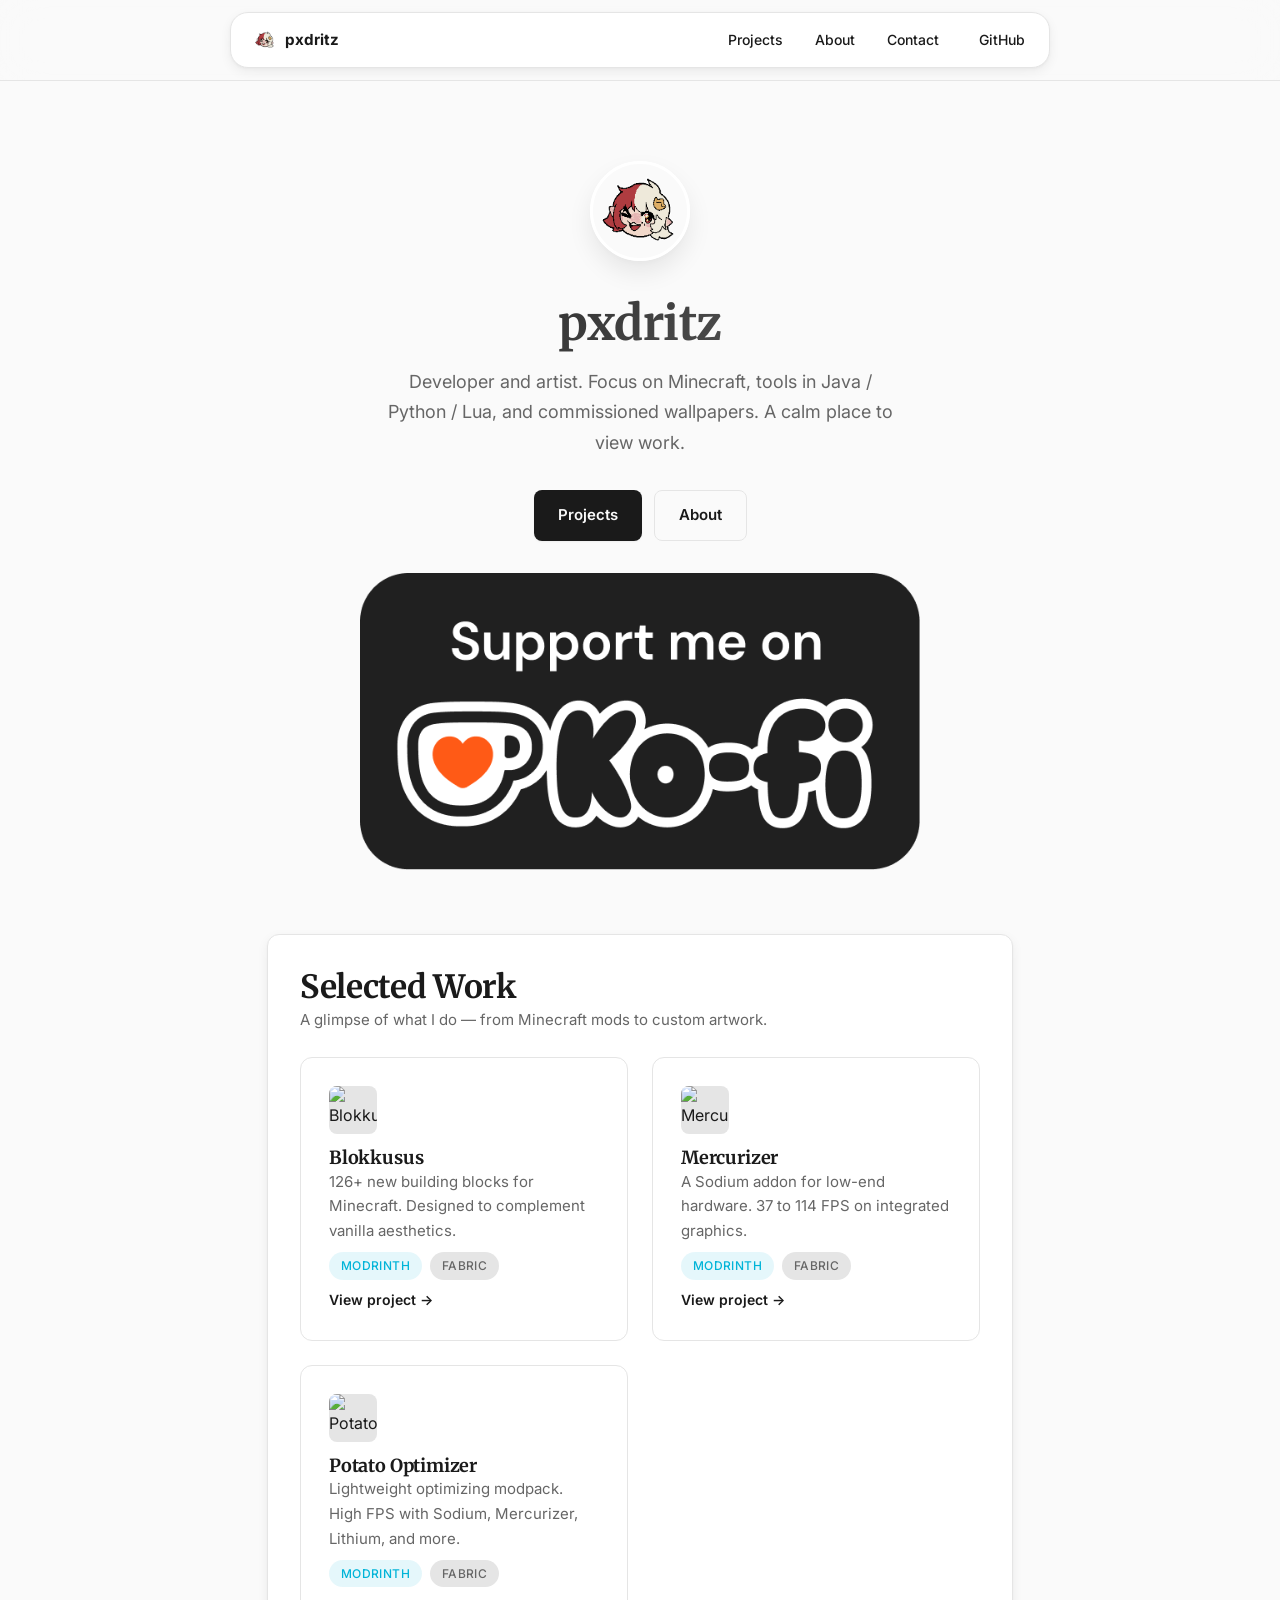
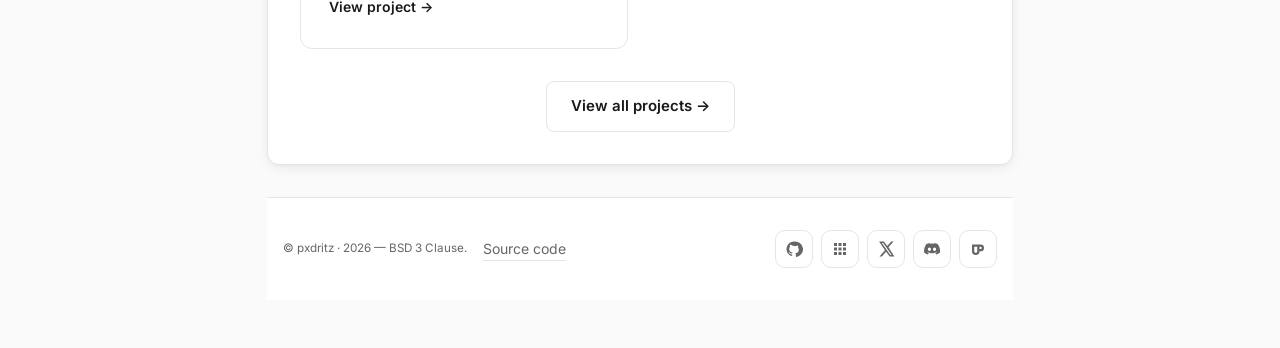
==== commit 310ddf5f: "Atualizar caminhos de arquivos para garantir a consistência nas referências de estilo e ícones em to" ====
--- a/index.html
+++ b/index.html
@@ -25,9 +25,9 @@
         <button id="nav-menu-btn" class="nav-menu-btn" aria-label="Toggle menu" aria-expanded="false">☰</button>
 
         <div id="nav-links" class="nav-links">
-          <a href="projects.html" class="nav-link">Projects</a>
-          <a href="about.html" class="nav-link">About</a>
-          <a href="contact.html" class="nav-link">Contact</a>
+          <a href="projects/" class="nav-link">Projects</a>
+          <a href="about/" class="nav-link">About</a>
+          <a href="contact/" class="nav-link">Contact</a>
           <a href="https://github.com/pxdritz" target="_blank" rel="noopener" class="nav-link nav-ghost">GitHub</a>
         </div>
       </div>
@@ -41,8 +41,8 @@
         <h1>pxdritz</h1>
         <p class="lead">Developer and artist. Focus on Minecraft, tools in Java / Python / Lua, and commissioned wallpapers. A calm place to view work.</p>
         <nav class="hero-cta">
-          <a href="projects.html" class="btn">Projects</a>
-          <a href="about.html" class="btn btn-ghost">About</a>
+          <a href="projects/" class="btn">Projects</a>
+          <a href="about/" class="btn btn-ghost">About</a>
         </nav>
       </div>
       <a class="support-banner" href="https://ko-fi.com/pxdritz1" target="_blank" rel="noopener" aria-label="Support pxdritz on Ko-fi">
@@ -96,7 +96,7 @@
         </article>
       </div>
       <div style="margin-top: 2rem; text-align: center;">
-        <a href="projects.html" class="btn btn-ghost">View all projects →</a>
+        <a href="projects/" class="btn btn-ghost">View all projects →</a>
       </div>
     </section>
 
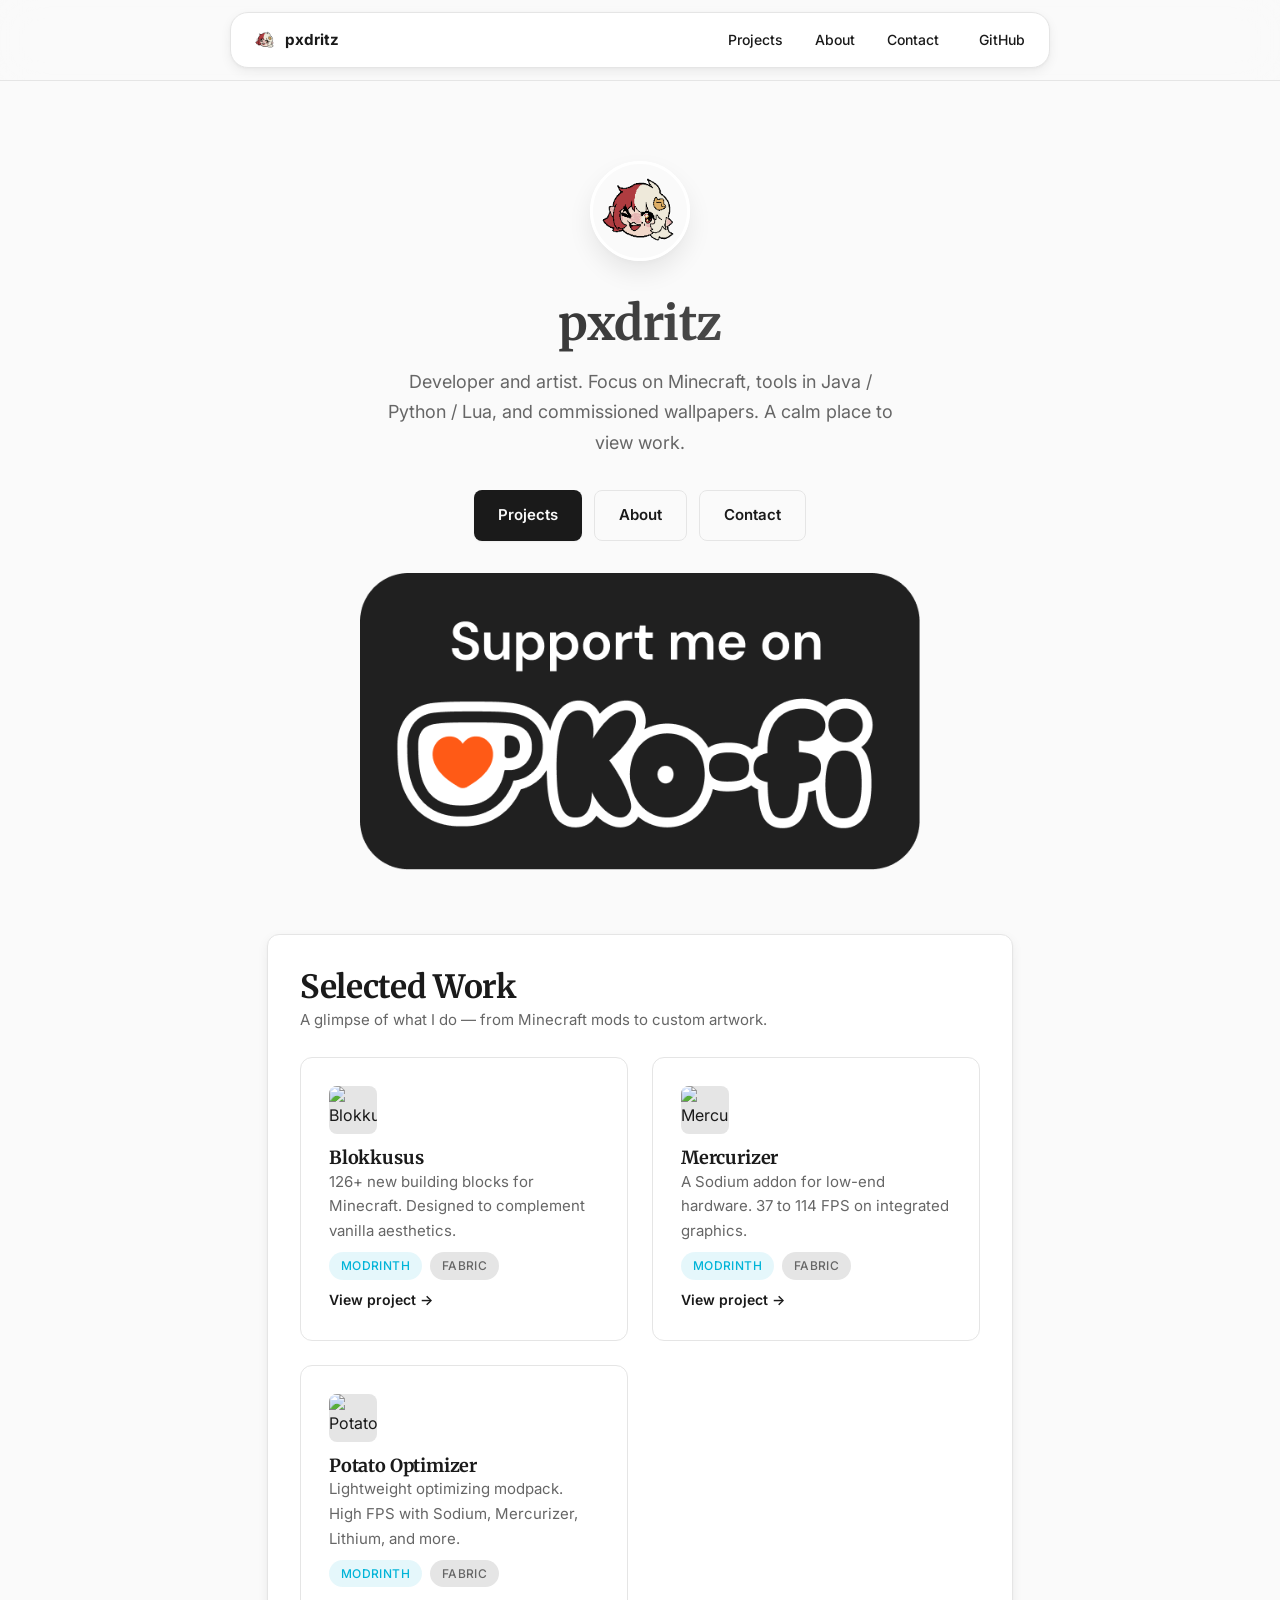
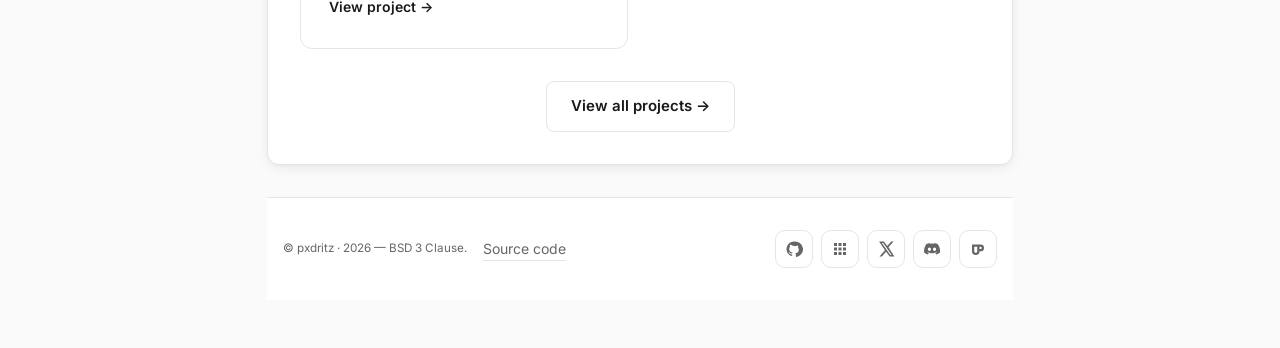
==== commit c0797626: "pinto" ====
--- a/index.html
+++ b/index.html
@@ -43,6 +43,7 @@
         <nav class="hero-cta">
           <a href="projects/" class="btn">Projects</a>
           <a href="about/" class="btn btn-ghost">About</a>
+          <a href="contact/" class="btn btn-ghost">Contact</a>
         </nav>
       </div>
       <a class="support-banner" href="https://ko-fi.com/pxdritz1" target="_blank" rel="noopener" aria-label="Support pxdritz on Ko-fi">
